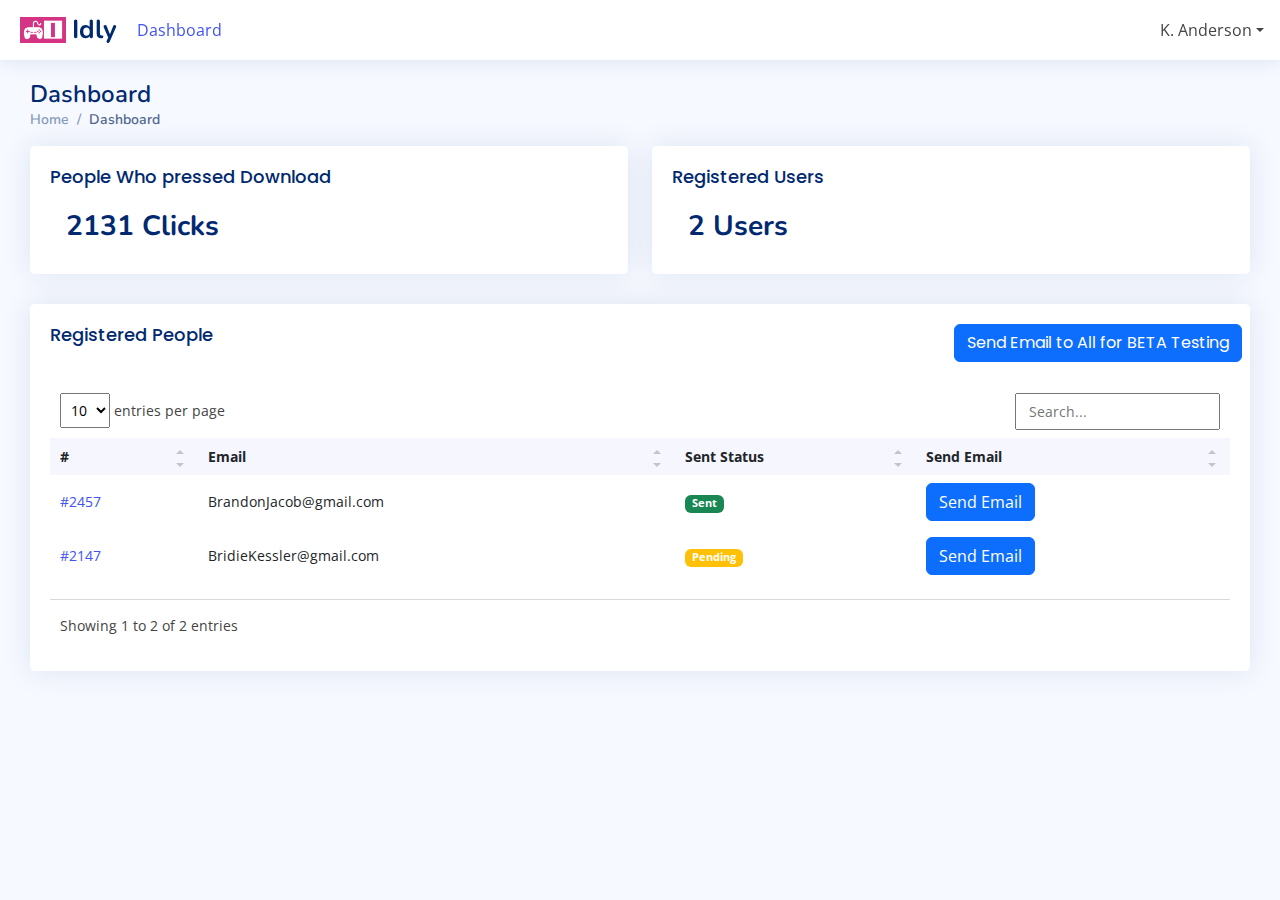
==== Admin Files/index.html @ d887ba92 "done" ====
<!DOCTYPE html>
<html lang="en">

  <head>
    <meta charset="utf-8">
    <meta content="width=device-width, initial-scale=1.0" name="viewport">

    <title>Dashboard</title>
    <meta content="" name="description">
    <meta content="" name="keywords">

    <!-- Favicons -->
    <link href="assets/favicon.png" rel="icon">
    <link href="assets/img/apple-touch-icon.png" rel="apple-touch-icon">

    <!-- Google Fonts -->
    <link href="https://fonts.gstatic.com" rel="preconnect">
    <link
      href="https://fonts.googleapis.com/css?family=Open+Sans:300,300i,400,400i,600,600i,700,700i|Nunito:300,300i,400,400i,600,600i,700,700i|Poppins:300,300i,400,400i,500,500i,600,600i,700,700i"
      rel="stylesheet">

    <!-- Vendor CSS Files -->
    <link href="assets/vendor/bootstrap/css/bootstrap.min.css" rel="stylesheet">
    <link href="assets/vendor/bootstrap-icons/bootstrap-icons.css" rel="stylesheet">
    <link href="assets/vendor/boxicons/css/boxicons.min.css" rel="stylesheet">
    <link href="assets/vendor/quill/quill.snow.css" rel="stylesheet">
    <link href="assets/vendor/quill/quill.bubble.css" rel="stylesheet">
    <link href="assets/vendor/remixicon/remixicon.css" rel="stylesheet">
    <link href="assets/vendor/simple-datatables/style.css" rel="stylesheet">

    <!-- Template Main CSS File -->
    <link href="assets/css/style.css" rel="stylesheet">
  </head>

  <body class="toggle-sidebar">

    <!-- ======= Header ======= -->
    <header id="header" class="header fixed-top d-flex align-items-center">

      <div>
        <a href="index.html" class="logo d-flex align-items-center">
          <img src="assets/logo/logo.png" alt="">
          <span class="d-none d-lg-block">Idly</span>
        </a>
      </div><!-- End Logo -->

      <!-- dashboard -->
      <div style="margin-left: 20px;">
        <a href="index.html">
          <span class="d-none d-lg-block">Dashboard</span>
        </a>
      </div><!-- End Logo -->

      <nav class="header-nav ms-auto">
        <ul class="d-flex align-items-center">
          <li class="nav-item dropdown">

          <li class="nav-item dropdown pe-3">

            <a class="nav-link nav-profile d-flex align-items-center pe-0" href="#" data-bs-toggle="dropdown">
              <span class="d-none d-md-block dropdown-toggle ps-2">K. Anderson</span>
            </a><!-- End Profile Iamge Icon -->

            <ul class="dropdown-menu dropdown-menu-end dropdown-menu-arrow profile">

              <li class="dropdown-header">
                <h6>Kevin Anderson</h6>
                <span>Admin</span>
              </li>

              <li>
                <hr class="dropdown-divider">
              </li>

              <li>
                <a class="dropdown-item d-flex align-items-center" href="users-profile.html">
                  <i class="bi bi-person"></i>
                  <span>My Profile</span>
                </a>
              </li>
              <li>
                <hr class="dropdown-divider">
              </li>

              <li>
                <a class="dropdown-item d-flex align-items-center" href="pages-login.html">
                  <i class="bi bi-box-arrow-right"></i>
                  <span>Sign Out</span>
                </a>
              </li>

            </ul><!-- End Profile Dropdown Items -->
          </li><!-- End Profile Nav -->

        </ul>
      </nav><!-- End Icons Navigation -->
    </header><!-- End Header -->


    <main id="main" class="main">
      <div class="pagetitle">
        <h1>Dashboard</h1>
        <nav>
          <ol class="breadcrumb">
            <li class="breadcrumb-item"><a href="index.html">Home</a></li>
            <li class="breadcrumb-item active">Dashboard</li>
          </ol>
        </nav>
      </div><!-- End Page Title -->

      <section class="section dashboard">
        <div class="row">
          <!-- start People who presed download Card -->
          <div class="col-6">
            <div class="card info-card revenue-card">
              <div class="card-body">
                <h5 class="card-title">People Who pressed Download</h5>

                <!-- ISI SINI BUAT MASUKIN DATA -->
                <div class="d-flex align-items-center">
                  <div class="ps-3">
                    <h6>2131 Clicks</h6>
                  </div>
                </div>
              </div>

            </div>
          </div><!-- End People who presed download Card  -->

           <!-- start People who presed download Card -->
           <div class="col-6">
            <div class="card info-card revenue-card">
              <div class="card-body">
                <h5 class="card-title">Registered Users</h5>

                <!-- ISI SINI BUAT MASUKIN DATA -->
                <div class="d-flex align-items-center">
                  <div class="ps-3">
                    <h6>2 Users</h6>
                  </div>
                </div>
              </div>

            </div>
          </div><!-- End People who presed download Card  -->


          <!-- Start People who registered  -->
          <div class="col-12">
            <div class="card recent-sales overflow-auto">

              <div class="card-body">


                <div class="row">
                  <div class="col-6">
                    <h5 class="card-title">Registered People</h5>
                  </div>
                  <div class="col-6 card-title" style="text-align: end;">
                    <button class="btn btn-primary">Send Email to All for BETA Testing</button>
                  </div>
                </div>


                <table class="table table-borderless datatable">
                  <thead>
                    <tr>
                      <th scope="col">#</th>
                      <th scope="col">Email</th>
                      <th scope="col">Sent Status</th>
                      <th scope="col">Send Email</th>
                    </tr>
                  </thead>


                  <!-- INPUT DATA HERE -->
                  <tbody>

                    <!-- GREEN STATUS IS badge bg-success -->
                    <tr>
                      <th scope="row"><a href="#">#2457</a></th>
                      <td>BrandonJacob@gmail.com</td>
                      <td><span class="badge bg-success">Sent</span></td>
                      <td><button class="btn btn-primary">Send Email</button></td>
                    </tr>

                    <!-- YELLOW STATUS IS badge bg-warning -->
                    <tr>
                      <th scope="row"><a href="#">#2147</a></th>
                      <td>BridieKessler@gmail.com</td>
                      <td><span class="badge bg-warning">Pending</span></td>
                      <td><button class="btn btn-primary">Send Email</button></td>
                    </tr>
                  </tbody>


                  <!-- INPUT DATA END HERE -->
                </table>

              </div>
            </div>
          </div><!-- End People who registered   -->
        </div>
      </section>

    </main><!-- End #main -->


    <!-- Vendor JS Files -->
    <script src="assets/vendor/apexcharts/apexcharts.min.js"></script>
    <script src="assets/vendor/bootstrap/js/bootstrap.bundle.min.js"></script>
    <script src="assets/vendor/chart.js/chart.umd.js"></script>
    <script src="assets/vendor/echarts/echarts.min.js"></script>
    <script src="assets/vendor/quill/quill.min.js"></script>
    <script src="assets/vendor/simple-datatables/simple-datatables.js"></script>
    <script src="assets/vendor/tinymce/tinymce.min.js"></script>
    <script src="assets/vendor/php-email-form/validate.js"></script>

    <!-- Template Main JS File -->
    <script src="assets/js/main.js"></script>

  </body>

</html>
---- Admin Files/assets/vendor/quill/quill.snow.css ----
/*!
 * Quill Editor v1.3.7
 * https://quilljs.com/
 * Copyright (c) 2014, Jason Chen
 * Copyright (c) 2013, salesforce.com
 */
.ql-container {
  box-sizing: border-box;
  font-family: Helvetica, Arial, sans-serif;
  font-size: 13px;
  height: 100%;
  margin: 0px;
  position: relative;
}
.ql-container.ql-disabled .ql-tooltip {
  visibility: hidden;
}
.ql-container.ql-disabled .ql-editor ul[data-checked] > li::before {
  pointer-events: none;
}
.ql-clipboard {
  left: -100000px;
  height: 1px;
  overflow-y: hidden;
  position: absolute;
  top: 50%;
}
.ql-clipboard p {
  margin: 0;
  padding: 0;
}
.ql-editor {
  box-sizing: border-box;
  line-height: 1.42;
  height: 100%;
  outline: none;
  overflow-y: auto;
  padding: 12px 15px;
  tab-size: 4;
  -moz-tab-size: 4;
  text-align: left;
  white-space: pre-wrap;
  word-wrap: break-word;
}
.ql-editor > * {
  cursor: text;
}
.ql-editor p,
.ql-editor ol,
.ql-editor ul,
.ql-editor pre,
.ql-editor blockquote,
.ql-editor h1,
.ql-editor h2,
.ql-editor h3,
.ql-editor h4,
.ql-editor h5,
.ql-editor h6 {
  margin: 0;
  padding: 0;
  counter-reset: list-1 list-2 list-3 list-4 list-5 list-6 list-7 list-8 list-9;
}
.ql-editor ol,
.ql-editor ul {
  padding-left: 1.5em;
}
.ql-editor ol > li,
.ql-editor ul > li {
  list-style-type: none;
}
.ql-editor ul > li::before {
  content: '\2022';
}
.ql-editor ul[data-checked=true],
.ql-editor ul[data-checked=false] {
  pointer-events: none;
}
.ql-editor ul[data-checked=true] > li *,
.ql-editor ul[data-checked=false] > li * {
  pointer-events: all;
}
.ql-editor ul[data-checked=true] > li::before,
.ql-editor ul[data-checked=false] > li::before {
  color: #777;
  cursor: pointer;
  pointer-events: all;
}
.ql-editor ul[data-checked=true] > li::before {
  content: '\2611';
}
.ql-editor ul[data-checked=false] > li::before {
  content: '\2610';
}
.ql-editor li::before {
  display: inline-block;
  white-space: nowrap;
  width: 1.2em;
}
.ql-editor li:not(.ql-direction-rtl)::before {
  margin-left: -1.5em;
  margin-right: 0.3em;
  text-align: right;
}
.ql-editor li.ql-direction-rtl::before {
  margin-left: 0.3em;
  margin-right: -1.5em;
}
.ql-editor ol li:not(.ql-direction-rtl),
.ql-editor ul li:not(.ql-direction-rtl) {
  padding-left: 1.5em;
}
.ql-editor ol li.ql-direction-rtl,
.ql-editor ul li.ql-direction-rtl {
  padding-right: 1.5em;
}
.ql-editor ol li {
  counter-reset: list-1 list-2 list-3 list-4 list-5 list-6 list-7 list-8 list-9;
  counter-increment: list-0;
}
.ql-editor ol li:before {
  content: counter(list-0, decimal) '. ';
}
.ql-editor ol li.ql-indent-1 {
  counter-increment: list-1;
}
.ql-editor ol li.ql-indent-1:before {
  content: counter(list-1, lower-alpha) '. ';
}
.ql-editor ol li.ql-indent-1 {
  counter-reset: list-2 list-3 list-4 list-5 list-6 list-7 list-8 list-9;
}
.ql-editor ol li.ql-indent-2 {
  counter-increment: list-2;
}
.ql-editor ol li.ql-indent-2:before {
  content: counter(list-2, lower-roman) '. ';
}
.ql-editor ol li.ql-indent-2 {
  counter-reset: list-3 list-4 list-5 list-6 list-7 list-8 list-9;
}
.ql-editor ol li.ql-indent-3 {
  counter-increment: list-3;
}
.ql-editor ol li.ql-indent-3:before {
  content: counter(list-3, decimal) '. ';
}
.ql-editor ol li.ql-indent-3 {
  counter-reset: list-4 list-5 list-6 list-7 list-8 list-9;
}
.ql-editor ol li.ql-indent-4 {
  counter-increment: list-4;
}
.ql-editor ol li.ql-indent-4:before {
  content: counter(list-4, lower-alpha) '. ';
}
.ql-editor ol li.ql-indent-4 {
  counter-reset: list-5 list-6 list-7 list-8 list-9;
}
.ql-editor ol li.ql-indent-5 {
  counter-increment: list-5;
}
.ql-editor ol li.ql-indent-5:before {
  content: counter(list-5, lower-roman) '. ';
}
.ql-editor ol li.ql-indent-5 {
  counter-reset: list-6 list-7 list-8 list-9;
}
.ql-editor ol li.ql-indent-6 {
  counter-increment: list-6;
}
.ql-editor ol li.ql-indent-6:before {
  content: counter(list-6, decimal) '. ';
}
.ql-editor ol li.ql-indent-6 {
  counter-reset: list-7 list-8 list-9;
}
.ql-editor ol li.ql-indent-7 {
  counter-increment: list-7;
}
.ql-editor ol li.ql-indent-7:before {
  content: counter(list-7, lower-alpha) '. ';
}
.ql-editor ol li.ql-indent-7 {
  counter-reset: list-8 list-9;
}
.ql-editor ol li.ql-indent-8 {
  counter-increment: list-8;
}
.ql-editor ol li.ql-indent-8:before {
  content: counter(list-8, lower-roman) '. ';
}
.ql-editor ol li.ql-indent-8 {
  counter-reset: list-9;
}
.ql-editor ol li.ql-indent-9 {
  counter-increment: list-9;
}
.ql-editor ol li.ql-indent-9:before {
  content: counter(list-9, decimal) '. ';
}
.ql-editor .ql-indent-1:not(.ql-direction-rtl) {
  padding-left: 3em;
}
.ql-editor li.ql-indent-1:not(.ql-direction-rtl) {
  padding-left: 4.5em;
}
.ql-editor .ql-indent-1.ql-direction-rtl.ql-align-right {
  padding-right: 3em;
}
.ql-editor li.ql-indent-1.ql-direction-rtl.ql-align-right {
  padding-right: 4.5em;
}
.ql-editor .ql-indent-2:not(.ql-direction-rtl) {
  padding-left: 6em;
}
.ql-editor li.ql-indent-2:not(.ql-direction-rtl) {
  padding-left: 7.5em;
}
.ql-editor .ql-indent-2.ql-direction-rtl.ql-align-right {
  padding-right: 6em;
}
.ql-editor li.ql-indent-2.ql-direction-rtl.ql-align-right {
  padding-right: 7.5em;
}
.ql-editor .ql-indent-3:not(.ql-direction-rtl) {
  padding-left: 9em;
}
.ql-editor li.ql-indent-3:not(.ql-direction-rtl) {
  padding-left: 10.5em;
}
.ql-editor .ql-indent-3.ql-direction-rtl.ql-align-right {
  padding-right: 9em;
}
.ql-editor li.ql-indent-3.ql-direction-rtl.ql-align-right {
  padding-right: 10.5em;
}
.ql-editor .ql-indent-4:not(.ql-direction-rtl) {
  padding-left: 12em;
}
.ql-editor li.ql-indent-4:not(.ql-direction-rtl) {
  padding-left: 13.5em;
}
.ql-editor .ql-indent-4.ql-direction-rtl.ql-align-right {
  padding-right: 12em;
}
.ql-editor li.ql-indent-4.ql-direction-rtl.ql-align-right {
  padding-right: 13.5em;
}
.ql-editor .ql-indent-5:not(.ql-direction-rtl) {
  padding-left: 15em;
}
.ql-editor li.ql-indent-5:not(.ql-direction-rtl) {
  padding-left: 16.5em;
}
.ql-editor .ql-indent-5.ql-direction-rtl.ql-align-right {
  padding-right: 15em;
}
.ql-editor li.ql-indent-5.ql-direction-rtl.ql-align-right {
  padding-right: 16.5em;
}
.ql-editor .ql-indent-6:not(.ql-direction-rtl) {
  padding-left: 18em;
}
.ql-editor li.ql-indent-6:not(.ql-direction-rtl) {
  padding-left: 19.5em;
}
.ql-editor .ql-indent-6.ql-direction-rtl.ql-align-right {
  padding-right: 18em;
}
.ql-editor li.ql-indent-6.ql-direction-rtl.ql-align-right {
  padding-right: 19.5em;
}
.ql-editor .ql-indent-7:not(.ql-direction-rtl) {
  padding-left: 21em;
}
.ql-editor li.ql-indent-7:not(.ql-direction-rtl) {
  padding-left: 22.5em;
}
.ql-editor .ql-indent-7.ql-direction-rtl.ql-align-right {
  padding-right: 21em;
}
.ql-editor li.ql-indent-7.ql-direction-rtl.ql-align-right {
  padding-right: 22.5em;
}
.ql-editor .ql-indent-8:not(.ql-direction-rtl) {
  padding-left: 24em;
}
.ql-editor li.ql-indent-8:not(.ql-direction-rtl) {
  padding-left: 25.5em;
}
.ql-editor .ql-indent-8.ql-direction-rtl.ql-align-right {
  padding-right: 24em;
}
.ql-editor li.ql-indent-8.ql-direction-rtl.ql-align-right {
  padding-right: 25.5em;
}
.ql-editor .ql-indent-9:not(.ql-direction-rtl) {
  padding-left: 27em;
}
.ql-editor li.ql-indent-9:not(.ql-direction-rtl) {
  padding-left: 28.5em;
}
.ql-editor .ql-indent-9.ql-direction-rtl.ql-align-right {
  padding-right: 27em;
}
.ql-editor li.ql-indent-9.ql-direction-rtl.ql-align-right {
  padding-right: 28.5em;
}
.ql-editor .ql-video {
  display: block;
  max-width: 100%;
}
.ql-editor .ql-video.ql-align-center {
  margin: 0 auto;
}
.ql-editor .ql-video.ql-align-right {
  margin: 0 0 0 auto;
}
.ql-editor .ql-bg-black {
  background-color: #000;
}
.ql-editor .ql-bg-red {
  background-color: #e60000;
}
.ql-editor .ql-bg-orange {
  background-color: #f90;
}
.ql-editor .ql-bg-yellow {
  background-color: #ff0;
}
.ql-editor .ql-bg-green {
  background-color: #008a00;
}
.ql-editor .ql-bg-blue {
  background-color: #06c;
}
.ql-editor .ql-bg-purple {
  background-color: #93f;
}
.ql-editor .ql-color-white {
  color: #fff;
}
.ql-editor .ql-color-red {
  color: #e60000;
}
.ql-editor .ql-color-orange {
  color: #f90;
}
.ql-editor .ql-color-yellow {
  color: #ff0;
}
.ql-editor .ql-color-green {
  color: #008a00;
}
.ql-editor .ql-color-blue {
  color: #06c;
}
.ql-editor .ql-color-purple {
  color: #93f;
}
.ql-editor .ql-font-serif {
  font-family: Georgia, Times New Roman, serif;
}
.ql-editor .ql-font-monospace {
  font-family: Monaco, Courier New, monospace;
}
.ql-editor .ql-size-small {
  font-size: 0.75em;
}
.ql-editor .ql-size-large {
  font-size: 1.5em;
}
.ql-editor .ql-size-huge {
  font-size: 2.5em;
}
.ql-editor .ql-direction-rtl {
  direction: rtl;
  text-align: inherit;
}
.ql-editor .ql-align-center {
  text-align: center;
}
.ql-editor .ql-align-justify {
  text-align: justify;
}
.ql-editor .ql-align-right {
  text-align: right;
}
.ql-editor.ql-blank::before {
  color: rgba(0,0,0,0.6);
  content: attr(data-placeholder);
  font-style: italic;
  left: 15px;
  pointer-events: none;
  position: absolute;
  right: 15px;
}
.ql-snow.ql-toolbar:after,
.ql-snow .ql-toolbar:after {
  clear: both;
  content: '';
  display: table;
}
.ql-snow.ql-toolbar button,
.ql-snow .ql-toolbar button {
  background: none;
  border: none;
  cursor: pointer;
  display: inline-block;
  float: left;
  height: 24px;
  padding: 3px 5px;
  width: 28px;
}
.ql-snow.ql-toolbar button svg,
.ql-snow .ql-toolbar button svg {
  float: left;
  height: 100%;
}
.ql-snow.ql-toolbar button:active:hover,
.ql-snow .ql-toolbar button:active:hover {
  outline: none;
}
.ql-snow.ql-toolbar input.ql-image[type=file],
.ql-snow .ql-toolbar input.ql-image[type=file] {
  display: none;
}
.ql-snow.ql-toolbar button:hover,
.ql-snow .ql-toolbar button:hover,
.ql-snow.ql-toolbar button:focus,
.ql-snow .ql-toolbar button:focus,
.ql-snow.ql-toolbar button.ql-active,
.ql-snow .ql-toolbar button.ql-active,
.ql-snow.ql-toolbar .ql-picker-label:hover,
.ql-snow .ql-toolbar .ql-picker-label:hover,
.ql-snow.ql-toolbar .ql-picker-label.ql-active,
.ql-snow .ql-toolbar .ql-picker-label.ql-active,
.ql-snow.ql-toolbar .ql-picker-item:hover,
.ql-snow .ql-toolbar .ql-picker-item:hover,
.ql-snow.ql-toolbar .ql-picker-item.ql-selected,
.ql-snow .ql-toolbar .ql-picker-item.ql-selected {
  color: #06c;
}
.ql-snow.ql-toolbar button:hover .ql-fill,
.ql-snow .ql-toolbar button:hover .ql-fill,
.ql-snow.ql-toolbar button:focus .ql-fill,
.ql-snow .ql-toolbar button:focus .ql-fill,
.ql-snow.ql-toolbar button.ql-active .ql-fill,
.ql-snow .ql-toolbar button.ql-active .ql-fill,
.ql-snow.ql-toolbar .ql-picker-label:hover .ql-fill,
.ql-snow .ql-toolbar .ql-picker-label:hover .ql-fill,
.ql-snow.ql-toolbar .ql-picker-label.ql-active .ql-fill,
.ql-snow .ql-toolbar .ql-picker-label.ql-active .ql-fill,
.ql-snow.ql-toolbar .ql-picker-item:hover .ql-fill,
.ql-snow .ql-toolbar .ql-picker-item:hover .ql-fill,
.ql-snow.ql-toolbar .ql-picker-item.ql-selected .ql-fill,
.ql-snow .ql-toolbar .ql-picker-item.ql-selected .ql-fill,
.ql-snow.ql-toolbar button:hover .ql-stroke.ql-fill,
.ql-snow .ql-toolbar button:hover .ql-stroke.ql-fill,
.ql-snow.ql-toolbar button:focus .ql-stroke.ql-fill,
.ql-snow .ql-toolbar button:focus .ql-stroke.ql-fill,
.ql-snow.ql-toolbar button.ql-active .ql-stroke.ql-fill,
.ql-snow .ql-toolbar button.ql-active .ql-stroke.ql-fill,
.ql-snow.ql-toolbar .ql-picker-label:hover .ql-stroke.ql-fill,
.ql-snow .ql-toolbar .ql-picker-label:hover .ql-stroke.ql-fill,
.ql-snow.ql-toolbar .ql-picker-label.ql-active .ql-stroke.ql-fill,
.ql-snow .ql-toolbar .ql-picker-label.ql-active .ql-stroke.ql-fill,
.ql-snow.ql-toolbar .ql-picker-item:hover .ql-stroke.ql-fill,
.ql-snow .ql-toolbar .ql-picker-item:hover .ql-stroke.ql-fill,
.ql-snow.ql-toolbar .ql-picker-item.ql-selected .ql-stroke.ql-fill,
.ql-snow .ql-toolbar .ql-picker-item.ql-selected .ql-stroke.ql-fill {
  fill: #06c;
}
.ql-snow.ql-toolbar button:hover .ql-stroke,
.ql-snow .ql-toolbar button:hover .ql-stroke,
.ql-snow.ql-toolbar button:focus .ql-stroke,
.ql-snow .ql-toolbar button:focus .ql-stroke,
.ql-snow.ql-toolbar button.ql-active .ql-stroke,
.ql-snow .ql-toolbar button.ql-active .ql-stroke,
.ql-snow.ql-toolbar .ql-picker-label:hover .ql-stroke,
.ql-snow .ql-toolbar .ql-picker-label:hover .ql-stroke,
.ql-snow.ql-toolbar .ql-picker-label.ql-active .ql-stroke,
.ql-snow .ql-toolbar .ql-picker-label.ql-active .ql-stroke,
.ql-snow.ql-toolbar .ql-picker-item:hover .ql-stroke,
.ql-snow .ql-toolbar .ql-picker-item:hover .ql-stroke,
.ql-snow.ql-toolbar .ql-picker-item.ql-selected .ql-stroke,
.ql-snow .ql-toolbar .ql-picker-item.ql-selected .ql-stroke,
.ql-snow.ql-toolbar button:hover .ql-stroke-miter,
.ql-snow .ql-toolbar button:hover .ql-stroke-miter,
.ql-snow.ql-toolbar button:focus .ql-stroke-miter,
.ql-snow .ql-toolbar button:focus .ql-stroke-miter,
.ql-snow.ql-toolbar button.ql-active .ql-stroke-miter,
.ql-snow .ql-toolbar button.ql-active .ql-stroke-miter,
.ql-snow.ql-toolbar .ql-picker-label:hover .ql-stroke-miter,
.ql-snow .ql-toolbar .ql-picker-label:hover .ql-stroke-miter,
.ql-snow.ql-toolbar .ql-picker-label.ql-active .ql-stroke-miter,
.ql-snow .ql-toolbar .ql-picker-label.ql-active .ql-stroke-miter,
.ql-snow.ql-toolbar .ql-picker-item:hover .ql-stroke-miter,
.ql-snow .ql-toolbar .ql-picker-item:hover .ql-stroke-miter,
.ql-snow.ql-toolbar .ql-picker-item.ql-selected .ql-stroke-miter,
.ql-snow .ql-toolbar .ql-picker-item.ql-selected .ql-stroke-miter {
  stroke: #06c;
}
@media (pointer: coarse) {
  .ql-snow.ql-toolbar button:hover:not(.ql-active),
  .ql-snow .ql-toolbar button:hover:not(.ql-active) {
    color: #444;
  }
  .ql-snow.ql-toolbar button:hover:not(.ql-active) .ql-fill,
  .ql-snow .ql-toolbar button:hover:not(.ql-active) .ql-fill,
  .ql-snow.ql-toolbar button:hover:not(.ql-active) .ql-stroke.ql-fill,
  .ql-snow .ql-toolbar button:hover:not(.ql-active) .ql-stroke.ql-fill {
    fill: #444;
  }
  .ql-snow.ql-toolbar button:hover:not(.ql-active) .ql-stroke,
  .ql-snow .ql-toolbar button:hover:not(.ql-active) .ql-stroke,
  .ql-snow.ql-toolbar button:hover:not(.ql-active) .ql-stroke-miter,
  .ql-snow .ql-toolbar button:hover:not(.ql-active) .ql-stroke-miter {
    stroke: #444;
  }
}
.ql-snow {
  box-sizing: border-box;
}
.ql-snow * {
  box-sizing: border-box;
}
.ql-snow .ql-hidden {
  display: none;
}
.ql-snow .ql-out-bottom,
.ql-snow .ql-out-top {
  visibility: hidden;
}
.ql-snow .ql-tooltip {
  position: absolute;
  transform: translateY(10px);
}
.ql-snow .ql-tooltip a {
  cursor: pointer;
  text-decoration: none;
}
.ql-snow .ql-tooltip.ql-flip {
  transform: translateY(-10px);
}
.ql-snow .ql-formats {
  display: inline-block;
  vertical-align: middle;
}
.ql-snow .ql-formats:after {
  clear: both;
  content: '';
  display: table;
}
.ql-snow .ql-stroke {
  fill: none;
  stroke: #444;
  stroke-linecap: round;
  stroke-linejoin: round;
  stroke-width: 2;
}
.ql-snow .ql-stroke-miter {
  fill: none;
  stroke: #444;
  stroke-miterlimit: 10;
  stroke-width: 2;
}
.ql-snow .ql-fill,
.ql-snow .ql-stroke.ql-fill {
  fill: #444;
}
.ql-snow .ql-empty {
  fill: none;
}
.ql-snow .ql-even {
  fill-rule: evenodd;
}
.ql-snow .ql-thin,
.ql-snow .ql-stroke.ql-thin {
  stroke-width: 1;
}
.ql-snow .ql-transparent {
  opacity: 0.4;
}
.ql-snow .ql-direction svg:last-child {
  display: none;
}
.ql-snow .ql-direction.ql-active svg:last-child {
  display: inline;
}
.ql-snow .ql-direction.ql-active svg:first-child {
  display: none;
}
.ql-snow .ql-editor h1 {
  font-size: 2em;
}
.ql-snow .ql-editor h2 {
  font-size: 1.5em;
}
.ql-snow .ql-editor h3 {
  font-size: 1.17em;
}
.ql-snow .ql-editor h4 {
  font-size: 1em;
}
.ql-snow .ql-editor h5 {
  font-size: 0.83em;
}
.ql-snow .ql-editor h6 {
  font-size: 0.67em;
}
.ql-snow .ql-editor a {
  text-decoration: underline;
}
.ql-snow .ql-editor blockquote {
  border-left: 4px solid #ccc;
  margin-bottom: 5px;
  margin-top: 5px;
  padding-left: 16px;
}
.ql-snow .ql-editor code,
.ql-snow .ql-editor pre {
  background-color: #f0f0f0;
  border-radius: 3px;
}
.ql-snow .ql-editor pre {
  white-space: pre-wrap;
  margin-bottom: 5px;
  margin-top: 5px;
  padding: 5px 10px;
}
.ql-snow .ql-editor code {
  font-size: 85%;
  padding: 2px 4px;
}
.ql-snow .ql-editor pre.ql-syntax {
  background-color: #23241f;
  color: #f8f8f2;
  overflow: visible;
}
.ql-snow .ql-editor img {
  max-width: 100%;
}
.ql-snow .ql-picker {
  color: #444;
  display: inline-block;
  float: left;
  font-size: 14px;
  font-weight: 500;
  height: 24px;
  position: relative;
  vertical-align: middle;
}
.ql-snow .ql-picker-label {
  cursor: pointer;
  display: inline-block;
  height: 100%;
  padding-left: 8px;
  padding-right: 2px;
  position: relative;
  width: 100%;
}
.ql-snow .ql-picker-label::before {
  display: inline-block;
  line-height: 22px;
}
.ql-snow .ql-picker-options {
  background-color: #fff;
  display: none;
  min-width: 100%;
  padding: 4px 8px;
  position: absolute;
  white-space: nowrap;
}
.ql-snow .ql-picker-options .ql-picker-item {
  cursor: pointer;
  display: block;
  padding-bottom: 5px;
  padding-top: 5px;
}
.ql-snow .ql-picker.ql-expanded .ql-picker-label {
  color: #ccc;
  z-index: 2;
}
.ql-snow .ql-picker.ql-expanded .ql-picker-label .ql-fill {
  fill: #ccc;
}
.ql-snow .ql-picker.ql-expanded .ql-picker-label .ql-stroke {
  stroke: #ccc;
}
.ql-snow .ql-picker.ql-expanded .ql-picker-options {
  display: block;
  margin-top: -1px;
  top: 100%;
  z-index: 1;
}
.ql-snow .ql-color-picker,
.ql-snow .ql-icon-picker {
  width: 28px;
}
.ql-snow .ql-color-picker .ql-picker-label,
.ql-snow .ql-icon-picker .ql-picker-label {
  padding: 2px 4px;
}
.ql-snow .ql-color-picker .ql-picker-label svg,
.ql-snow .ql-icon-picker .ql-picker-label svg {
  right: 4px;
}
.ql-snow .ql-icon-picker .ql-picker-options {
  padding: 4px 0px;
}
.ql-snow .ql-icon-picker .ql-picker-item {
  height: 24px;
  width: 24px;
  padding: 2px 4px;
}
.ql-snow .ql-color-picker .ql-picker-options {
  padding: 3px 5px;
  width: 152px;
}
.ql-snow .ql-color-picker .ql-picker-item {
  border: 1px solid transparent;
  float: left;
  height: 16px;
  margin: 2px;
  padding: 0px;
  width: 16px;
}
.ql-snow .ql-picker:not(.ql-color-picker):not(.ql-icon-picker) svg {
  position: absolute;
  margin-top: -9px;
  right: 0;
  top: 50%;
  width: 18px;
}
.ql-snow .ql-picker.ql-header .ql-picker-label[data-label]:not([data-label=''])::before,
.ql-snow .ql-picker.ql-font .ql-picker-label[data-label]:not([data-label=''])::before,
.ql-snow .ql-picker.ql-size .ql-picker-label[data-label]:not([data-label=''])::before,
.ql-snow .ql-picker.ql-header .ql-picker-item[data-label]:not([data-label=''])::before,
.ql-snow .ql-picker.ql-font .ql-picker-item[data-label]:not([data-label=''])::before,
.ql-snow .ql-picker.ql-size .ql-picker-item[data-label]:not([data-label=''])::before {
  content: attr(data-label);
}
.ql-snow .ql-picker.ql-header {
  width: 98px;
}
.ql-snow .ql-picker.ql-header .ql-picker-label::before,
.ql-snow .ql-picker.ql-header .ql-picker-item::before {
  content: 'Normal';
}
.ql-snow .ql-picker.ql-header .ql-picker-label[data-value="1"]::before,
.ql-snow .ql-picker.ql-header .ql-picker-item[data-value="1"]::before {
  content: 'Heading 1';
}
.ql-snow .ql-picker.ql-header .ql-picker-label[data-value="2"]::before,
.ql-snow .ql-picker.ql-header .ql-picker-item[data-value="2"]::before {
  content: 'Heading 2';
}
.ql-snow .ql-picker.ql-header .ql-picker-label[data-value="3"]::before,
.ql-snow .ql-picker.ql-header .ql-picker-item[data-value="3"]::before {
  content: 'Heading 3';
}
.ql-snow .ql-picker.ql-header .ql-picker-label[data-value="4"]::before,
.ql-snow .ql-picker.ql-header .ql-picker-item[data-value="4"]::before {
  content: 'Heading 4';
}
.ql-snow .ql-picker.ql-header .ql-picker-label[data-value="5"]::before,
.ql-snow .ql-picker.ql-header .ql-picker-item[data-value="5"]::before {
  content: 'Heading 5';
}
.ql-snow .ql-picker.ql-header .ql-picker-label[data-value="6"]::before,
.ql-snow .ql-picker.ql-header .ql-picker-item[data-value="6"]::before {
  content: 'Heading 6';
}
.ql-snow .ql-picker.ql-header .ql-picker-item[data-value="1"]::before {
  font-size: 2em;
}
.ql-snow .ql-picker.ql-header .ql-picker-item[data-value="2"]::before {
  font-size: 1.5em;
}
.ql-snow .ql-picker.ql-header .ql-picker-item[data-value="3"]::before {
  font-size: 1.17em;
}
.ql-snow .ql-picker.ql-header .ql-picker-item[data-value="4"]::before {
  font-size: 1em;
}
.ql-snow .ql-picker.ql-header .ql-picker-item[data-value="5"]::before {
  font-size: 0.83em;
}
.ql-snow .ql-picker.ql-header .ql-picker-item[data-value="6"]::before {
  font-size: 0.67em;
}
.ql-snow .ql-picker.ql-font {
  width: 108px;
}
.ql-snow .ql-picker.ql-font .ql-picker-label::before,
.ql-snow .ql-picker.ql-font .ql-picker-item::before {
  content: 'Sans Serif';
}
.ql-snow .ql-picker.ql-font .ql-picker-label[data-value=serif]::before,
.ql-snow .ql-picker.ql-font .ql-picker-item[data-value=serif]::before {
  content: 'Serif';
}
.ql-snow .ql-picker.ql-font .ql-picker-label[data-value=monospace]::before,
.ql-snow .ql-picker.ql-font .ql-picker-item[data-value=monospace]::before {
  content: 'Monospace';
}
.ql-snow .ql-picker.ql-font .ql-picker-item[data-value=serif]::before {
  font-family: Georgia, Times New Roman, serif;
}
.ql-snow .ql-picker.ql-font .ql-picker-item[data-value=monospace]::before {
  font-family: Monaco, Courier New, monospace;
}
.ql-snow .ql-picker.ql-size {
  width: 98px;
}
.ql-snow .ql-picker.ql-size .ql-picker-label::before,
.ql-snow .ql-picker.ql-size .ql-picker-item::before {
  content: 'Normal';
}
.ql-snow .ql-picker.ql-size .ql-picker-label[data-value=small]::before,
.ql-snow .ql-picker.ql-size .ql-picker-item[data-value=small]::before {
  content: 'Small';
}
.ql-snow .ql-picker.ql-size .ql-picker-label[data-value=large]::before,
.ql-snow .ql-picker.ql-size .ql-picker-item[data-value=large]::before {
  content: 'Large';
}
.ql-snow .ql-picker.ql-size .ql-picker-label[data-value=huge]::before,
.ql-snow .ql-picker.ql-size .ql-picker-item[data-value=huge]::before {
  content: 'Huge';
}
.ql-snow .ql-picker.ql-size .ql-picker-item[data-value=small]::before {
  font-size: 10px;
}
.ql-snow .ql-picker.ql-size .ql-picker-item[data-value=large]::before {
  font-size: 18px;
}
.ql-snow .ql-picker.ql-size .ql-picker-item[data-value=huge]::before {
  font-size: 32px;
}
.ql-snow .ql-color-picker.ql-background .ql-picker-item {
  background-color: #fff;
}
.ql-snow .ql-color-picker.ql-color .ql-picker-item {
  background-color: #000;
}
.ql-toolbar.ql-snow {
  border: 1px solid #ccc;
  box-sizing: border-box;
  font-family: 'Helvetica Neue', 'Helvetica', 'Arial', sans-serif;
  padding: 8px;
}
.ql-toolbar.ql-snow .ql-formats {
  margin-right: 15px;
}
.ql-toolbar.ql-snow .ql-picker-label {
  border: 1px solid transparent;
}
.ql-toolbar.ql-snow .ql-picker-options {
  border: 1px solid transparent;
  box-shadow: rgba(0,0,0,0.2) 0 2px 8px;
}
.ql-toolbar.ql-snow .ql-picker.ql-expanded .ql-picker-label {
  border-color: #ccc;
}
.ql-toolbar.ql-snow .ql-picker.ql-expanded .ql-picker-options {
  border-color: #ccc;
}
.ql-toolbar.ql-snow .ql-color-picker .ql-picker-item.ql-selected,
.ql-toolbar.ql-snow .ql-color-picker .ql-picker-item:hover {
  border-color: #000;
}
.ql-toolbar.ql-snow + .ql-container.ql-snow {
  border-top: 0px;
}
.ql-snow .ql-tooltip {
  background-color: #fff;
  border: 1px solid #ccc;
  box-shadow: 0px 0px 5px #ddd;
  color: #444;
  padding: 5px 12px;
  white-space: nowrap;
}
.ql-snow .ql-tooltip::before {
  content: "Visit URL:";
  line-height: 26px;
  margin-right: 8px;
}
.ql-snow .ql-tooltip input[type=text] {
  display: none;
  border: 1px solid #ccc;
  font-size: 13px;
  height: 26px;
  margin: 0px;
  padding: 3px 5px;
  width: 170px;
}
.ql-snow .ql-tooltip a.ql-preview {
  display: inline-block;
  max-width: 200px;
  overflow-x: hidden;
  text-overflow: ellipsis;
  vertical-align: top;
}
.ql-snow .ql-tooltip a.ql-action::after {
  border-right: 1px solid #ccc;
  content: 'Edit';
  margin-left: 16px;
  padding-right: 8px;
}
.ql-snow .ql-tooltip a.ql-remove::before {
  content: 'Remove';
  margin-left: 8px;
}
.ql-snow .ql-tooltip a {
  line-height: 26px;
}
.ql-snow .ql-tooltip.ql-editing a.ql-preview,
.ql-snow .ql-tooltip.ql-editing a.ql-remove {
  display: none;
}
.ql-snow .ql-tooltip.ql-editing input[type=text] {
  display: inline-block;
}
.ql-snow .ql-tooltip.ql-editing a.ql-action::after {
  border-right: 0px;
  content: 'Save';
  padding-right: 0px;
}
.ql-snow .ql-tooltip[data-mode=link]::before {
  content: "Enter link:";
}
.ql-snow .ql-tooltip[data-mode=formula]::before {
  content: "Enter formula:";
}
.ql-snow .ql-tooltip[data-mode=video]::before {
  content: "Enter video:";
}
.ql-snow a {
  color: #06c;
}
.ql-container.ql-snow {
  border: 1px solid #ccc;
}
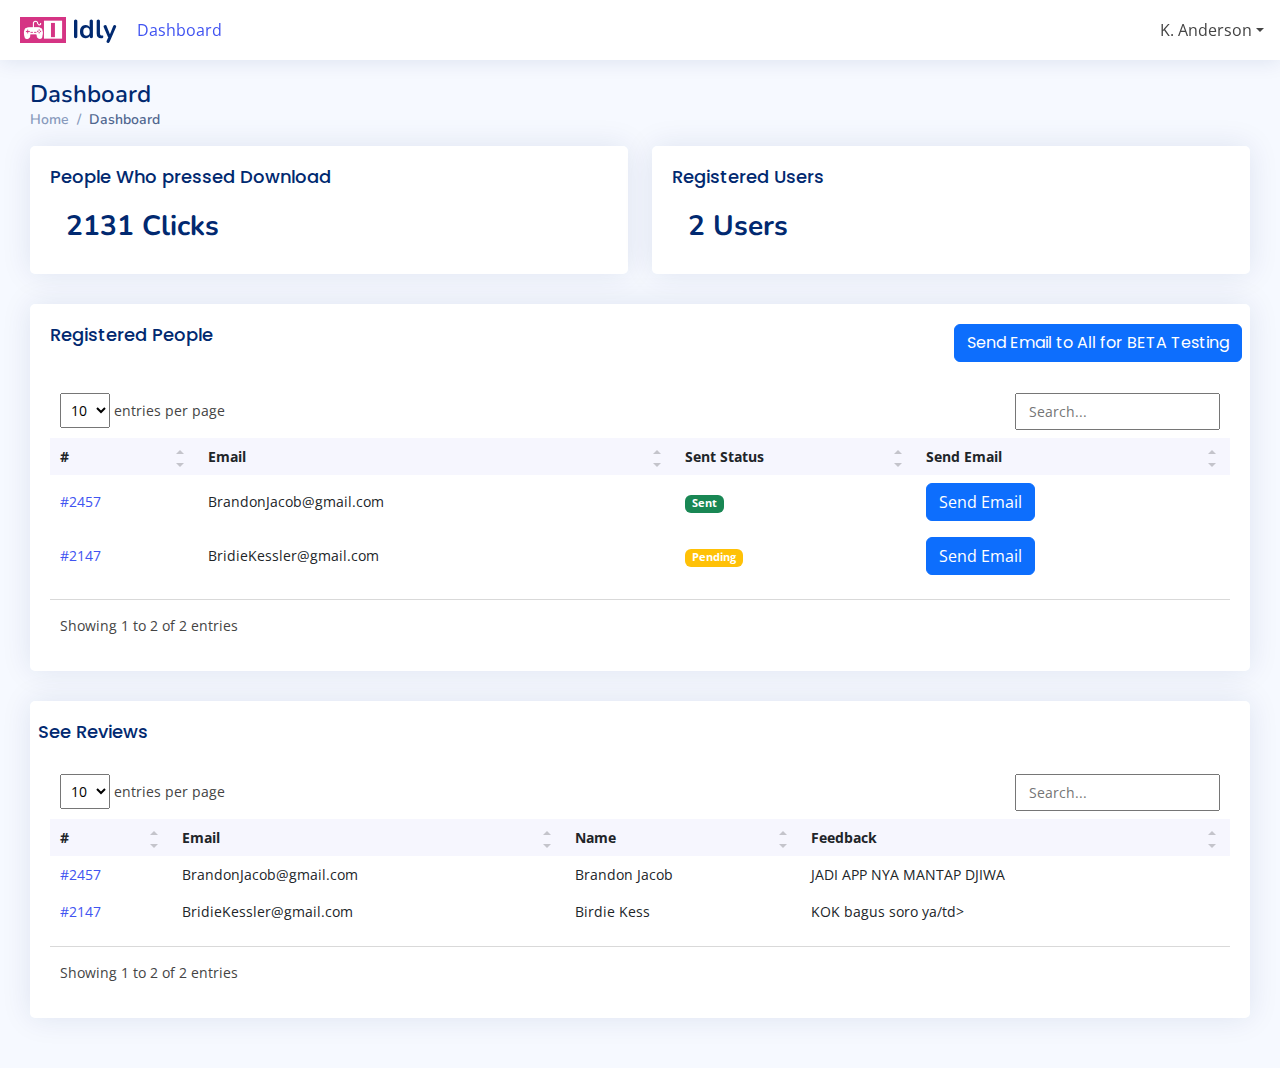
==== commit a8023e94: "update" ====
--- a/Admin Files/index.html
+++ b/Admin Files/index.html
@@ -127,8 +127,8 @@
             </div>
           </div><!-- End People who presed download Card  -->
 
-           <!-- start People who presed download Card -->
-           <div class="col-6">
+          <!-- start People who presed download Card -->
+          <div class="col-6">
             <div class="card info-card revenue-card">
               <div class="card-body">
                 <h5 class="card-title">Registered Users</h5>
@@ -200,6 +200,55 @@
               </div>
             </div>
           </div><!-- End People who registered   -->
+
+          <!-- Start Reviews  -->
+          <div class="col-12">
+            <div class="card recent-sales overflow-auto">
+
+              <div class="card-body">
+
+
+                <div class="row">
+                    <h5 class="card-title">See Reviews</h5>
+                </div>
+
+
+                <table class="table table-borderless datatable">
+                  <thead>
+                    <tr>
+                      <th scope="col">#</th>
+                      <th scope="col">Email</th>
+                      <th scope="col">Name</th>
+                      <th scope="col">Feedback</th>
+                    </tr>
+                  </thead>
+
+
+                  <!-- INPUT DATA HERE -->
+                  <tbody>
+                    <tr>
+                      <th scope="row"><a href="#">#2457</a></th>
+                      <td>BrandonJacob@gmail.com</td>
+                      <td>Brandon Jacob</td>
+                      <td>JADI APP NYA MANTAP DJIWA</td>
+                    </tr>
+
+                    <tr>
+                      <th scope="row"><a href="#">#2147</a></th>
+                      <td>BridieKessler@gmail.com</td>
+                      <td>Birdie Kess</td>
+                      <td>KOK bagus soro ya/td>
+                    </tr>
+                  </tbody>
+
+
+                  <!-- INPUT DATA END HERE -->
+                </table>
+
+              </div>
+            </div>
+          </div><!-- End People who registered   -->
+
         </div>
       </section>
 
